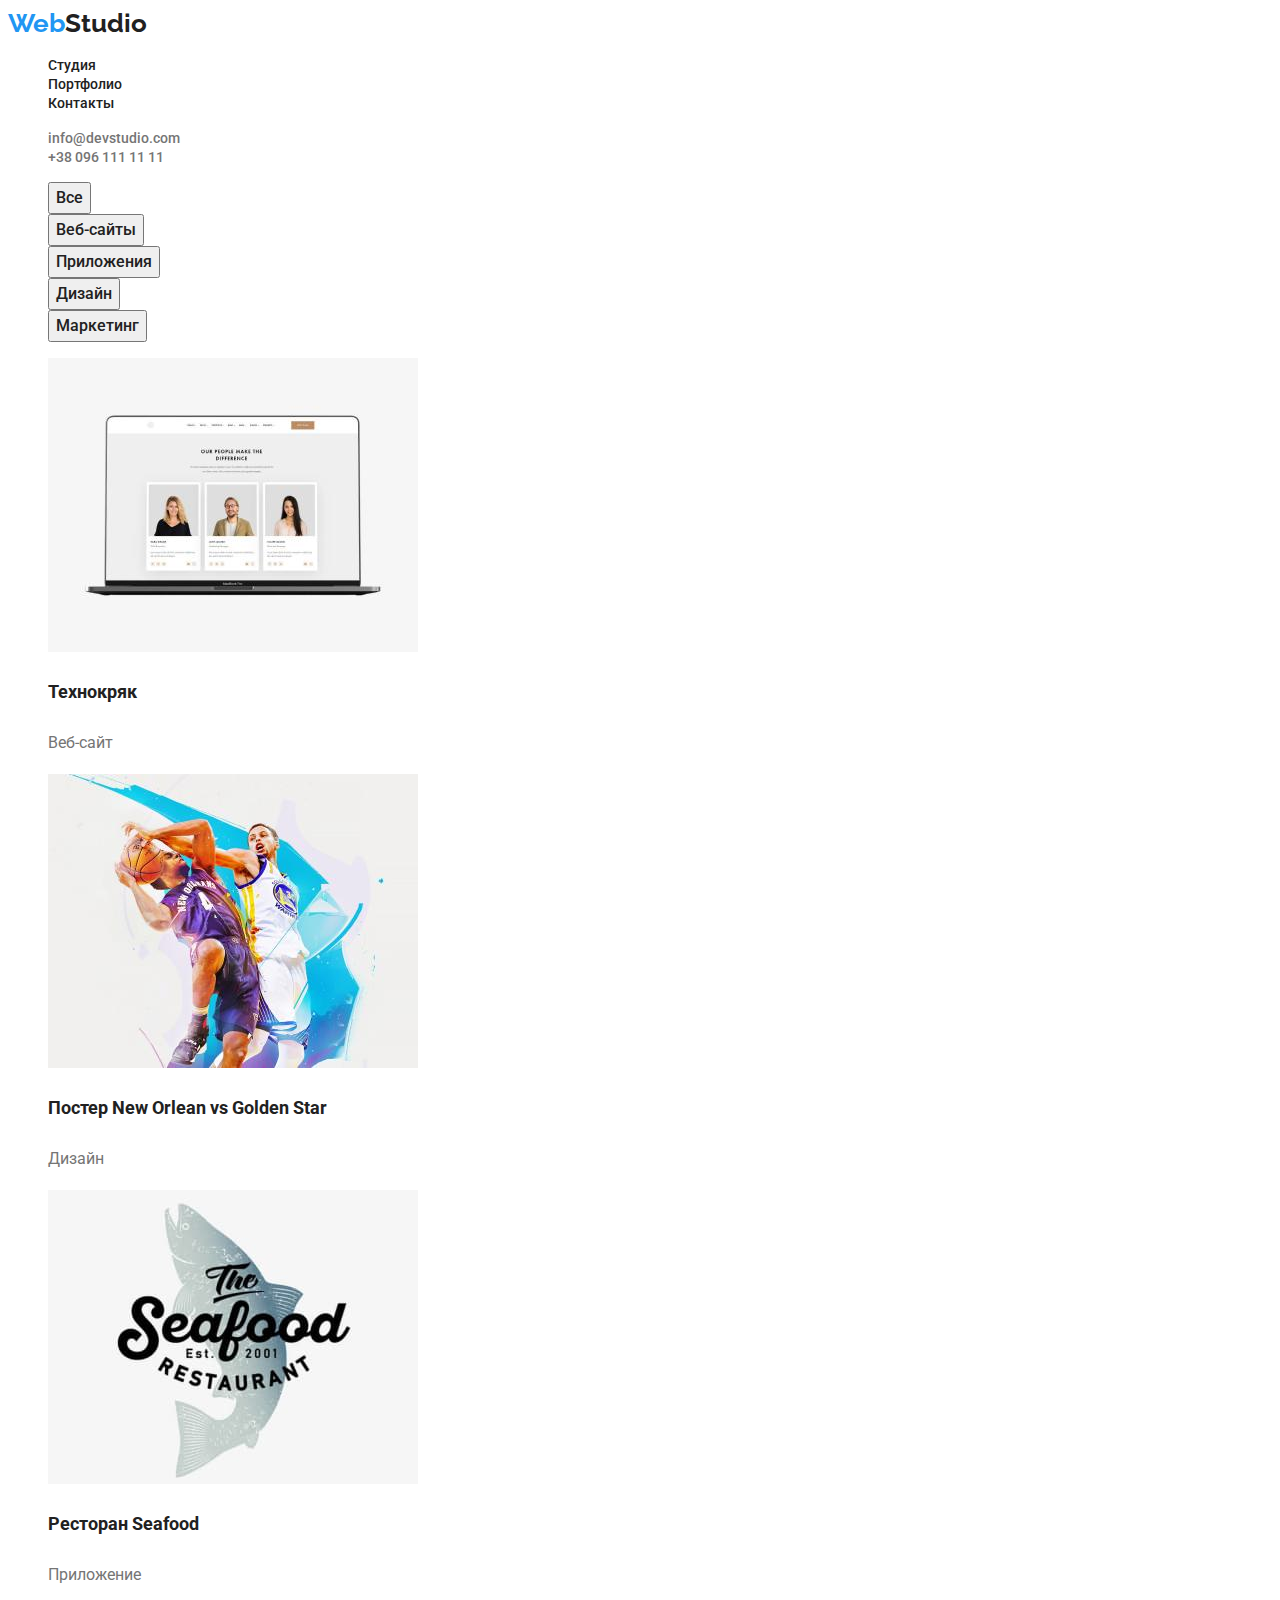
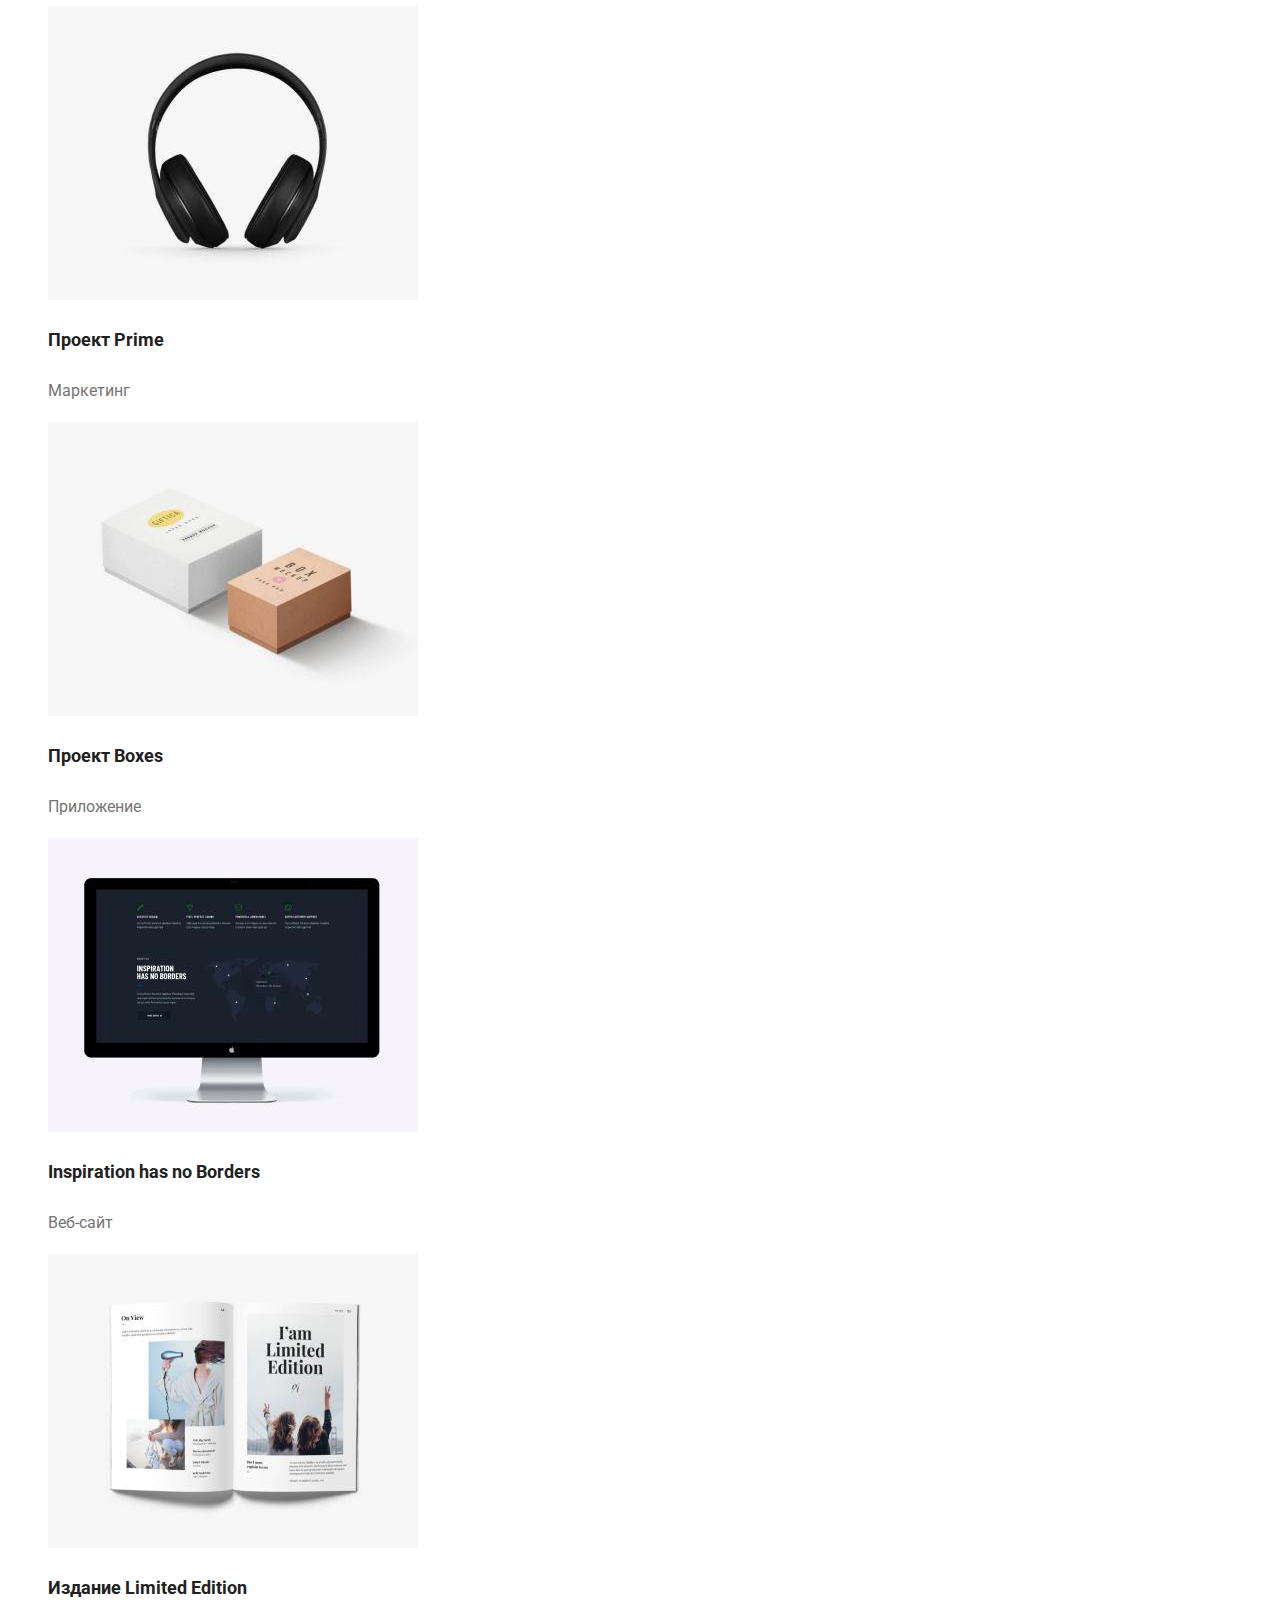
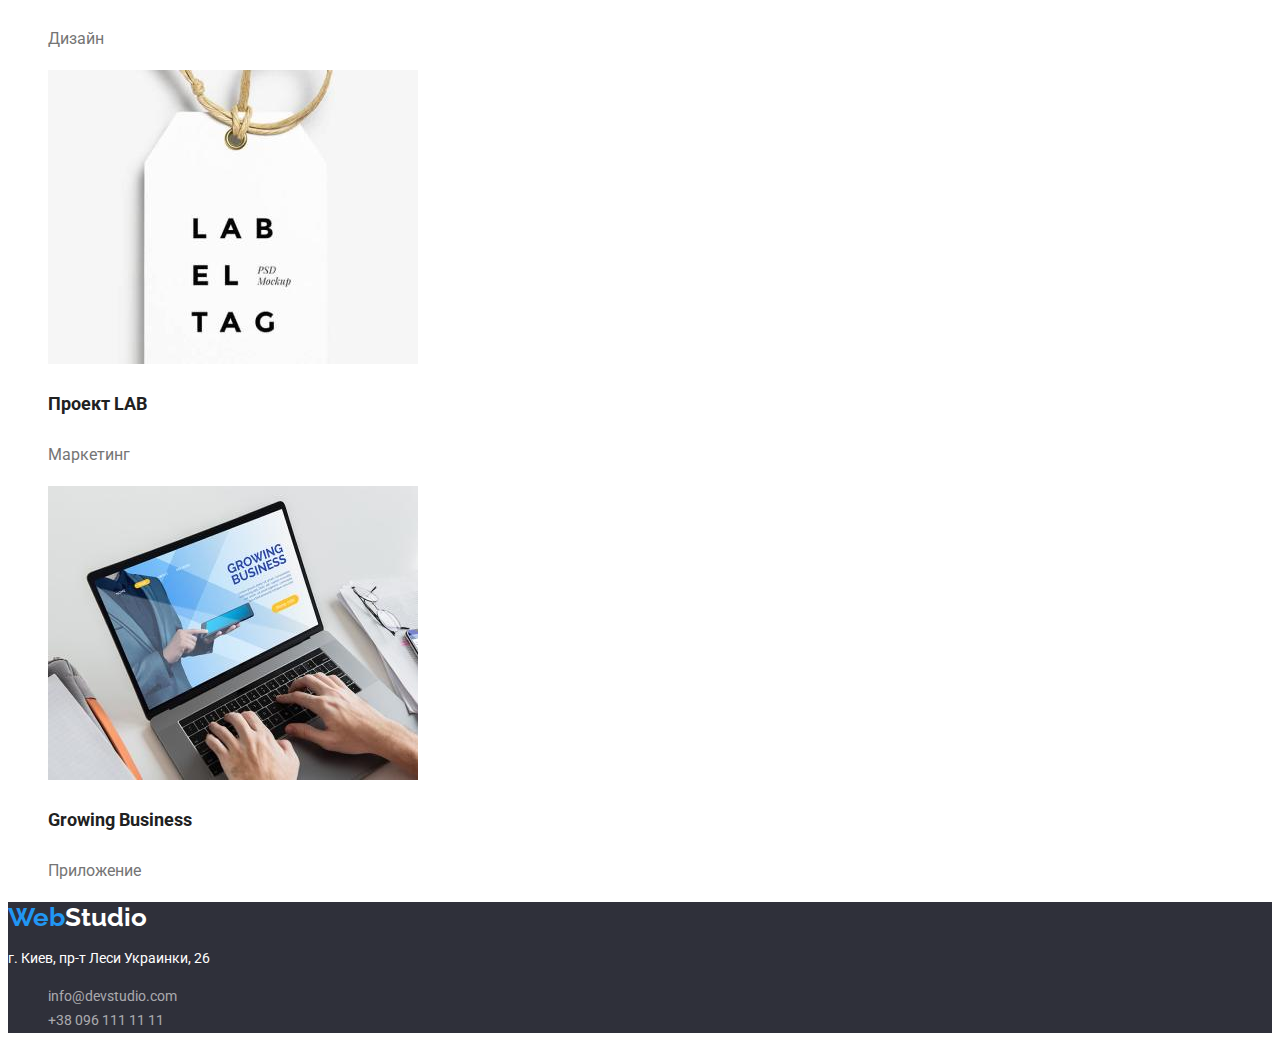
==== portfolio.html @ f611b4d3 "start" ====
<!DOCTYPE html>
<html lang="ru">
  <head>
    <meta charset="UTF-8" />
    <meta http-equiv="X-UA-Compatible" content="IE=edge" />
    <meta name="viewport" content="width=device-width, initial-scale=1.0" />
    <title>Document</title>
    <link rel="preconnect" href="https://fonts.googleapis.com" />
    <link rel="preconnect" href="https://fonts.gstatic.com" crossorigin />
    <link href="https://fonts.googleapis.com/css2?family=Raleway:wght@700&family=Roboto:wght@400;500;700;900&display=swap" rel="stylesheet">
    <link rel="stylesheet" href="https://cdnjs.cloudflare.com/ajax/libs/modern-normalize/1.1.0/modern-normalize.min.css" integrity="sha512-wpPYUAdjBVSE4KJnH1VR1HeZfpl1ub8YT/NKx4PuQ5NmX2tKuGu6U/JRp5y+Y8XG2tV+wKQpNHVUX03MfMFn9Q==" crossorigin="anonymous" referrerpolicy="no-referrer" />
    <link rel="stylesheet" href="./css/styles.css" />
  </head>
  <body>
    <!--ХЕДЕР-->
    <header class="header">
      <nav class="header-nav">
        <a class="link webstudio" href="https://kamr1k.github.io/goit-markup-hw-02/index.html"> <span class="webstudio">Web</span><span class="studio-header">Studio</span> </a>
        <ul class="list header-list">
          <li class="header-list-item"><a class="link header-li" href="https://kamr1k.github.io/goit-markup-hw-02/index.html">Студия</a></li>
          <li class="header-list-item"><a class="link header-li" href="https://kamr1k.github.io/goit-markup-hw-02/portfolio.html">Портфолио</a></li>
          <li class="header-list-item"><a class="link header-li" href="https://kamr1k.github.io/goit-markup-hw-02/index.html">Контакты</a></li>
        </ul>
      </nav>
      <ul class="list header-contact-ul">
            <li class="header-contact-li"><a href="mailto:info@devstudio.com" class="link header-contact">info@devstudio.com</a></li>
            <li class="header-contact-li"><a href="tel:+380961111111" class="link header-contact">+38 096 111 11 11</a></li>
        </ul>
    </header>

<!-----------BUTTONS--------------->

    <section>
      <ul class="list">
      <li>
      <button type="button" class="filter-btn">
        Все
      </button>
      </li>
      <li>
      <button type="button" class="filter-btn">
        Веб-сайты
      </button>
      </li>
      <li>
      <button type="button" class="filter-btn">
        Приложения
      </button>
      </li>
      <li>
      <button type="button" class="filter-btn">
        Дизайн
      </button>
      </li>
      <li>
      <button type="button" class="filter-btn">
        Маркетинг
      </button>
      </li>
      </ul>
    </section>

<!----------------GALLERY------------->

    <section>
      <h2 class="visually-hidden"></h2>
      <ul class="list">
          <li class="gallery-link">
            <img src="./images/gal1.jpg" alt="Технокряк" width="370" />
            <h3 class="gallery-h">Технокряк</h3>
            <p class="gallery-text">Веб-сайт</p>
          </li>
          <li class="gallery-link">
            <img src="./images/gal2.jpg" alt="Постер New Orlean vs Golden Star" width="370" />
            <h3 class="gallery-h" lang="en">Постер New Orlean vs Golden Star</h3>
            <p class="gallery-text">Дизайн</p>
          </li>
          <li class="gallery-link">
            <img src="./images/gal3.jpg" alt="Ресторан Seafood" width="370" />
            <h3 class="gallery-h" lang="en">Ресторан Seafood</h3>
            <p class="gallery-text">Приложение</p>
          </li>
            <li class="gallery-link">
            <img src="./images/gal4.jpg" alt="Проект Prime" width="370" />
            <h3 class="gallery-h" lang="en">Проект Prime</h3>
            <p class="gallery-text">Маркетинг</p>
          </li>
          <li class="gallery-link">
            <img src="./images/gal5.jpg" alt="Проект Boxes" width="370" />
            <h3 class="gallery-h" lang="en">Проект Boxes</h3>
            <p class="gallery-text">Приложение</p>
          </li>
          <li class="gallery-link">
            <img src="./images/gal6.jpg" alt="Inspiration has no Borders" width="370" />
            <h3 class="gallery-h" lang="en">Inspiration has no Borders</h3>
            <p class="gallery-text">Веб-сайт</p>
          </li>          
          <li class="gallery-link">
            <img src="./images/gal7.jpg" alt="Издание Limited Edition" width="370" />
            <h3 class="gallery-h" lang="en">Издание Limited Edition</h3>
            <p class="gallery-text">Дизайн</p>
          </li>
          <li class="gallery-link">
            <img src="./images/gal8.jpg" alt="Проект LAB" width="370" />
            <h3 class="gallery-h" lang="en">Проект LAB</h3>
            <p class="gallery-text">Маркетинг</p>
          </li>
          <li class="gallery-link">
            <img src="./images/gal9.jpg" alt="Growing Business" width="370" />
            <h3 class="gallery-h" lang="en">Growing Business</h3>
            <p class="gallery-text">Приложение</p>
          </li>
      </ul>
    </section>

        <!--FOOTER-->
    <footer class="footer">
      <a href="https://kamr1k.github.io/goit-markup-hw-02/index.html" lang="en" class="link footer-webstudio">Web<span class="studio-footer">Studio</span>  </a>
    <address class="footer-address">
        <p class="footer-p">г. Киев, пр-т Леси Украинки, 26</p>
        <ul class="list footer-ul">
            <li class="footer-li"><a href="mailto:info@devstudio.com" class="footer-link link">info@devstudio.com</a></li>
            <li class="footer-li"><a href="tel:+380961111111" class="footer-link link">+38 096 111 11 11</a></li>
        </ul>
    </address>
    </footer>
  </body>
</html>
---- css/styles.css ----
:root {
--card-set-gap: 30px;

--background-main-color: #ffffff;
--background-footer-color:#2f303a;
--background-hero-color: #2f303a;
--background-team-color: #f5f4fa;

--title-h1-color: #ffffff;
--title-h2-color: #212121;
--title-h3-color: #212121;

--header-nav-color: #212121;
--filter-btn-color: #212121;
--header-contact-color: #757575;
--main-text-color: #757575;
--footer-text-color: #ffffff;
--btn-text-color: #ffffff;
--web-color: #2196F3;
--studio-header-color: #212121;
--studio-footer-color: #ffffff;
--footer-link-color: rgba(255, 255, 255, 0.6);


--highlight-color: #2196F3;
--btn-color: #2196F3;
--footer-color: #2F303A;
}

body {
    font-family: 'Roboto', 'sans-serif';
    background-color: var(--background-main-color);
}


.list {
    list-style-type: none;
}

.link {
    text-decoration: none;
    color: inherit;
}

.link.current {
    color: var(--highlight-color);
}

/*-------------------------Хэдер--------------*/

.studio-header {
    color: var(--studio-header-color);
}
.webstudio {
    font-family: Raleway;
    font-weight: 700;
    font-size: 26px;
    line-height: 1.2;
    color: var(--btn-color);
}

.webstudio:hover, 
.webstudio:focus {
    color: var(--highlight-color);
}

.header-li {
    font-weight: 500;
    font-size: 14px;
    line-height: 1.14;
    color: var(--header-nav-color);
}

.header-li:focus,
.header-li:hover {
    color: var(--btn-text-color);
    background-color: var(--highlight-color);
}

.header-contact {
    font-weight: 500;
    font-size: 14px;
    line-height: 16px;
    color: var(--header-contact-color);
}

.header-contact:hover, 
.header-contact:focus {
    color: var(--btn-text-color);
    background-color: var(--btn-color);
}

/*-------------------------Футер*/

.footer {
    background-color: var(--background-footer-color); 
}


.footer-webstudio {
    font-family: Raleway;
    font-weight: 700;
    font-size: 26px;
    line-height: 1.2;
    color: var(--btn-color);
}

.footer-address {
    font-style: normal;
    font-size: 14px;
    line-height: 1.71;
    color: var(--footer-text-color);
}

.footer-link {
    font-style: normal;
    font-size: 14px;
    line-height: 1.71;
    color: var(--footer-link-color);
}

.footer-link:focus, 
.footer-link:hover {
    background-color: var(--highlight-color);
    color: var(--studio-footer-color);
}

.studio-footer {
    color: var(--studio-footer-color);
}

/*Герой*/

.hero {
    background-color: var(--background-hero-color);
    text-align: center;
}

.hero-main-title {
    font-weight: 900;
    font-size: 44px;
    line-height: 1.36;
    text-transform: uppercase;
    color: var(--title-h1-color);
}

.hero-btn {
    cursor: pointer;
    color: var(--btn-text-color);
    background-color: var(--btn-color);
    font-weight: 700;
    font-size: 16px;
    line-height: 1.87;
}

/*Наши-сильные-стороны*/

.features-h {
    margin-bottom: 10px;
    font-weight: 700;
    font-size: 14px;
    line-height: 1.14;
    color: var(--title-h3-color);
    text-transform: uppercase;
    
}
.features-text {
    font-size: 14px;
    line-height: 1.7;
    color: var(--main-text-color);
}

/*Чем-мы=занимаемся*/
.we-do-title {
    font-weight: 700;
    font-size: 36px;
    line-height: 1.16;
    color: var(--title-h2-color);
}

/*Наша-команда*/
.team {
    background-color: var(--background-team-color);
}

.team-title {
    font-weight: 700;
    font-size: 36px;
    line-height: 1.16;
    color: var(--title-h2-color);
}

.team-h {
    font-weight: 500;
    font-size: 16px;
    line-height: 1.8;
    color: var(--title-h3-color);
}

.team-text {
    font-size: 16px;
    line-height: 1.8;
    color: var(--main-text-color);
}



                    /*PORTFOLIO*/

                    /*Buttons*/

.filter-btn {
    cursor: pointer;
    font-family: Roboto;
    font-weight: 500;
    font-size: 16px;
    line-height: 1.625;
    color: var(--filter-btn-color);
    
}

.filter-btn:hover, 
.filter-btn:focus {
    background-color: var(--highlight-color);
    color: var(--btn-text-color);
}

.visually-hidden {
    position: absolute;
    clip: rect(0 0 0 0);
    width: 1px;
    height: 1px;
    margin: -1px;
    border: 0;
    padding: 0;
    overflow: hidden;
}   

.gallery-link {

}

.gallery-h {
    font-weight: 700;
    font-size: 18px;
    line-height: 2;
    color: var(--title-h3-color);
}

.gallery-text {
    font-size: 16px;
    line-height: 1.875;
    color: var(--main-text-color);
}
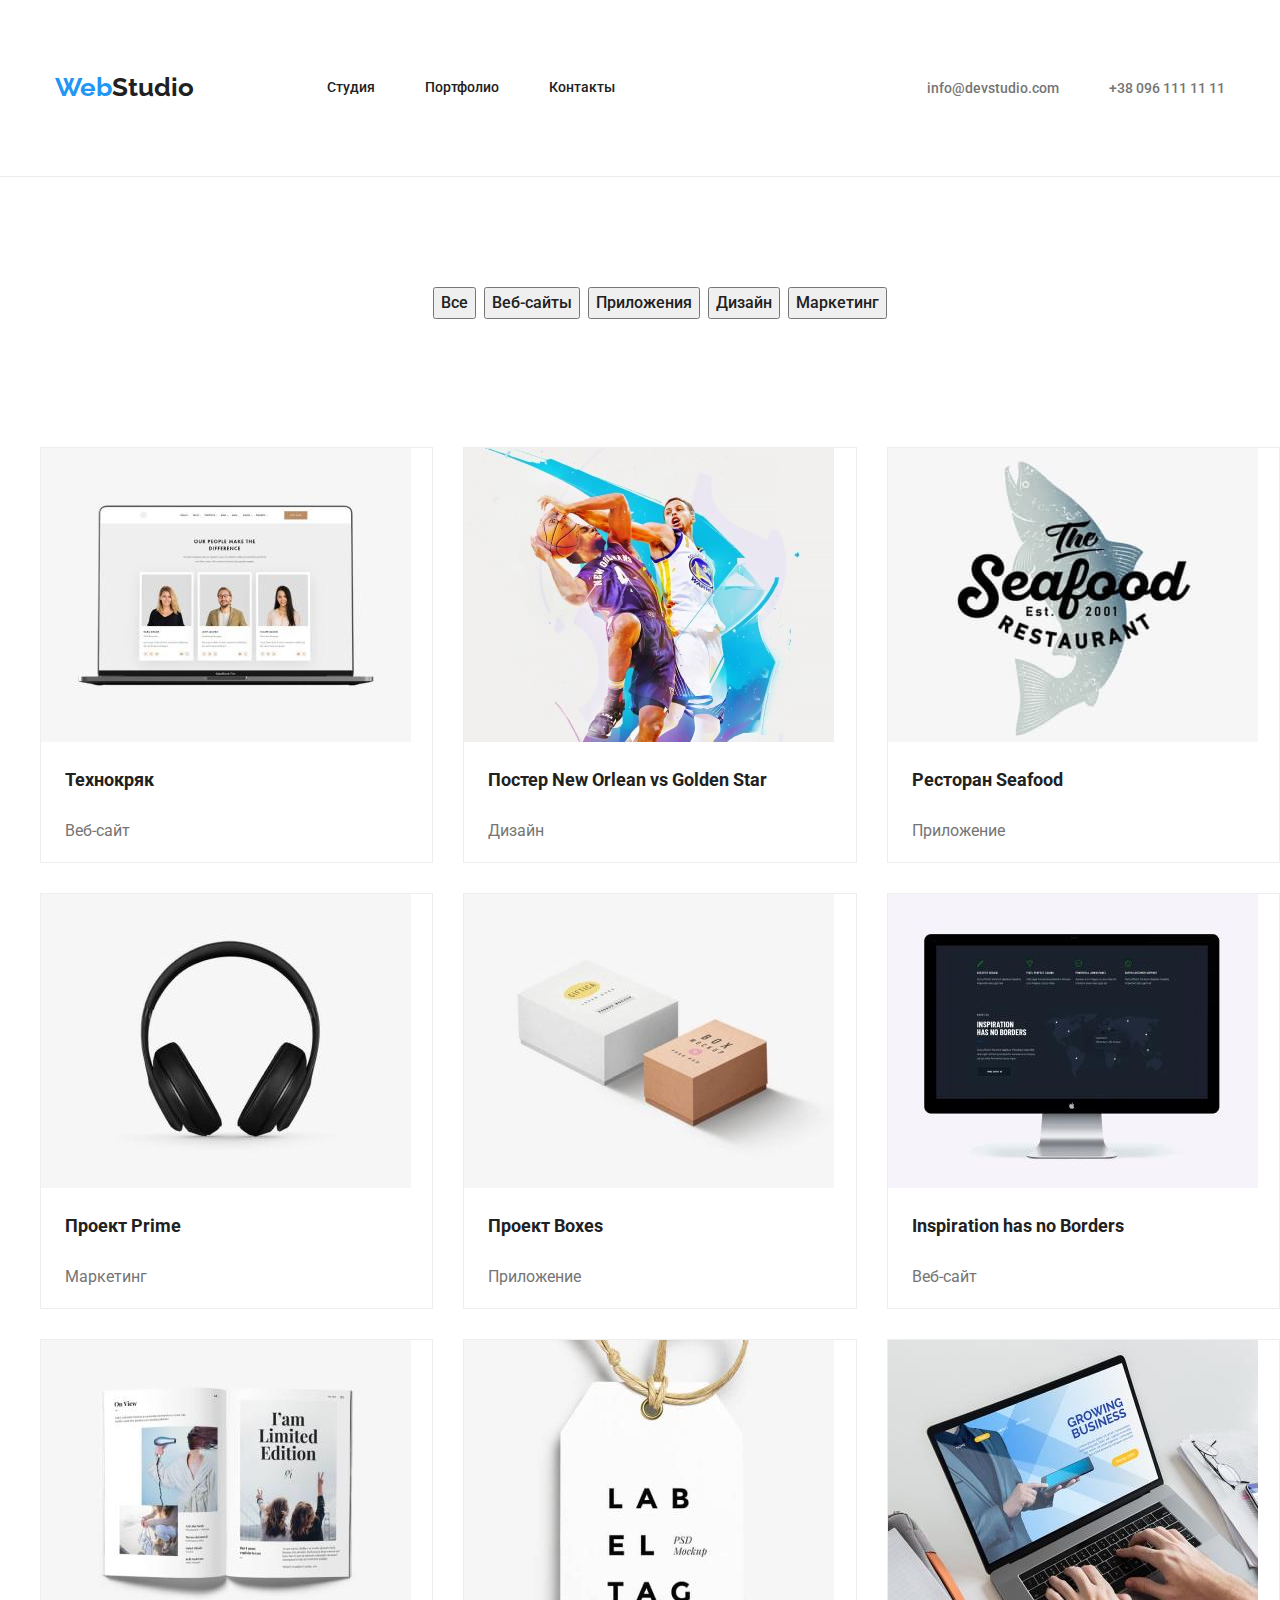
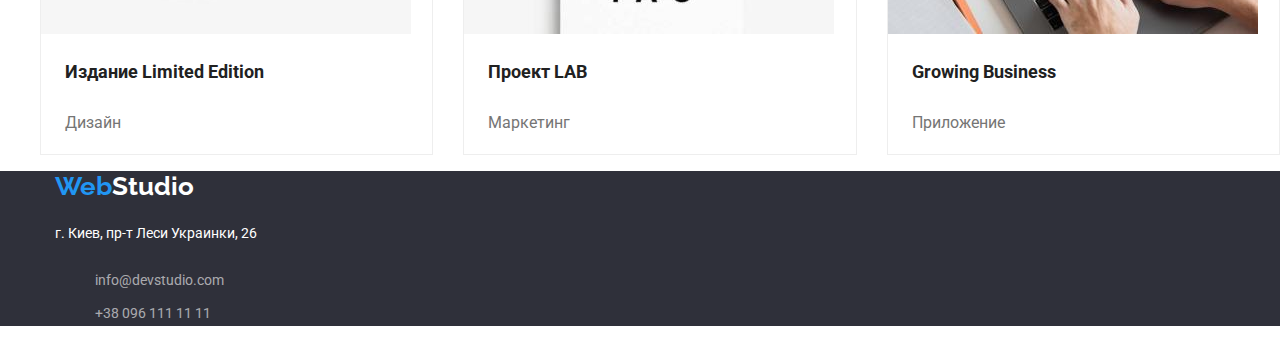
==== commit 8b9566f7: "commit 2" ====
--- a/portfolio.html
+++ b/portfolio.html
@@ -8,51 +8,53 @@
     <link rel="preconnect" href="https://fonts.googleapis.com" />
     <link rel="preconnect" href="https://fonts.gstatic.com" crossorigin />
     <link href="https://fonts.googleapis.com/css2?family=Raleway:wght@700&family=Roboto:wght@400;500;700;900&display=swap" rel="stylesheet">
-    <link rel="stylesheet" href="https://cdnjs.cloudflare.com/ajax/libs/modern-normalize/1.1.0/modern-normalize.min.css" integrity="sha512-wpPYUAdjBVSE4KJnH1VR1HeZfpl1ub8YT/NKx4PuQ5NmX2tKuGu6U/JRp5y+Y8XG2tV+wKQpNHVUX03MfMFn9Q==" crossorigin="anonymous" referrerpolicy="no-referrer" />
-    <link rel="stylesheet" href="./css/styles.css" />
+    <link rel="stylesheet" href="https://cdnjs.cloudflare.com/ajax/libs/modern-normalize/1.1.0/modern-normalize.css" integrity="sha512-Y0MM+V6ymRKN2zStTqzQ227DWhhp4Mzdo6gnlRnuaNCbc+YN/ZH0sBCLTM4M0oSy9c9VKiCvd4Jk44aCLrNS5Q==" crossorigin="anonymous" referrerpolicy="no-referrer" />
+    <link rel="stylesheet" href="./css/styles.css"> 
   </head>
   <body>
     <!--ХЕДЕР-->
     <header class="header">
+      <div class="container header-container">
       <nav class="header-nav">
-        <a class="link webstudio" href="https://kamr1k.github.io/goit-markup-hw-02/index.html"> <span class="webstudio">Web</span><span class="studio-header">Studio</span> </a>
+        <a class="link webstudio" href="https://kamr1k.github.io/goit-markup-hw-03/portfolio.html">Web<span class="studio-header">Studio</span></a>
         <ul class="list header-list">
-          <li class="header-list-item"><a class="link header-li" href="https://kamr1k.github.io/goit-markup-hw-02/index.html">Студия</a></li>
-          <li class="header-list-item"><a class="link header-li" href="https://kamr1k.github.io/goit-markup-hw-02/portfolio.html">Портфолио</a></li>
-          <li class="header-list-item"><a class="link header-li" href="https://kamr1k.github.io/goit-markup-hw-02/index.html">Контакты</a></li>
+          <li class="header-list-item"><a class="link header-li" href="https://kamr1k.github.io/goit-markup-hw-03/index.html">Студия</a></li>
+          <li class="header-list-item"><a class="link header-li" href="https://kamr1k.github.io/goit-markup-hw-03/portfolio.html">Портфолио</a></li>
+          <li class="header-list-item"><a class="link header-li" href="https://kamr1k.github.io/goit-markup-hw-03/index.html">Контакты</a></li>
         </ul>
       </nav>
       <ul class="list header-contact-ul">
             <li class="header-contact-li"><a href="mailto:info@devstudio.com" class="link header-contact">info@devstudio.com</a></li>
             <li class="header-contact-li"><a href="tel:+380961111111" class="link header-contact">+38 096 111 11 11</a></li>
         </ul>
+      </div>
     </header>
 
 <!-----------BUTTONS--------------->
 
-    <section>
-      <ul class="list">
-      <li>
+    <section class="filter">
+      <ul class="list filter-ul">
+      <li class="filter-li">
       <button type="button" class="filter-btn">
         Все
       </button>
       </li>
-      <li>
+      <li class="filter-li">
       <button type="button" class="filter-btn">
         Веб-сайты
       </button>
       </li>
-      <li>
+      <li class="filter-li">
       <button type="button" class="filter-btn">
         Приложения
       </button>
       </li>
-      <li>
+      <li class="filter-li">
       <button type="button" class="filter-btn">
         Дизайн
       </button>
       </li>
-      <li>
+      <li class="filter-li">
       <button type="button" class="filter-btn">
         Маркетинг
       </button>
@@ -63,59 +65,62 @@
 <!----------------GALLERY------------->
 
     <section>
+      <div class="gallery-div">
       <h2 class="visually-hidden"></h2>
-      <ul class="list">
-          <li class="gallery-link">
+      <ul class="list gallery-ul">
+          <li class="gallery-link gallery-li">
             <img src="./images/gal1.jpg" alt="Технокряк" width="370" />
             <h3 class="gallery-h">Технокряк</h3>
             <p class="gallery-text">Веб-сайт</p>
           </li>
-          <li class="gallery-link">
+          <li class="gallery-link gallery-li">
             <img src="./images/gal2.jpg" alt="Постер New Orlean vs Golden Star" width="370" />
             <h3 class="gallery-h" lang="en">Постер New Orlean vs Golden Star</h3>
             <p class="gallery-text">Дизайн</p>
           </li>
-          <li class="gallery-link">
+          <li class="gallery-link gallery-li">
             <img src="./images/gal3.jpg" alt="Ресторан Seafood" width="370" />
             <h3 class="gallery-h" lang="en">Ресторан Seafood</h3>
             <p class="gallery-text">Приложение</p>
           </li>
-            <li class="gallery-link">
+            <li class="gallery-link gallery-li">
             <img src="./images/gal4.jpg" alt="Проект Prime" width="370" />
             <h3 class="gallery-h" lang="en">Проект Prime</h3>
             <p class="gallery-text">Маркетинг</p>
           </li>
-          <li class="gallery-link">
+          <li class="gallery-link gallery-li">
             <img src="./images/gal5.jpg" alt="Проект Boxes" width="370" />
             <h3 class="gallery-h" lang="en">Проект Boxes</h3>
             <p class="gallery-text">Приложение</p>
           </li>
-          <li class="gallery-link">
+          <li class="gallery-link gallery-li">
             <img src="./images/gal6.jpg" alt="Inspiration has no Borders" width="370" />
             <h3 class="gallery-h" lang="en">Inspiration has no Borders</h3>
             <p class="gallery-text">Веб-сайт</p>
           </li>          
-          <li class="gallery-link">
+          <li class="gallery-link gallery-li">
             <img src="./images/gal7.jpg" alt="Издание Limited Edition" width="370" />
             <h3 class="gallery-h" lang="en">Издание Limited Edition</h3>
             <p class="gallery-text">Дизайн</p>
           </li>
-          <li class="gallery-link">
+          <li class="gallery-link gallery-li">
             <img src="./images/gal8.jpg" alt="Проект LAB" width="370" />
             <h3 class="gallery-h" lang="en">Проект LAB</h3>
             <p class="gallery-text">Маркетинг</p>
           </li>
-          <li class="gallery-link">
+          <li class="gallery-link gallery-li">
             <img src="./images/gal9.jpg" alt="Growing Business" width="370" />
             <h3 class="gallery-h" lang="en">Growing Business</h3>
             <p class="gallery-text">Приложение</p>
           </li>
       </ul>
+      </div>
     </section>
 
         <!--FOOTER-->
     <footer class="footer">
-      <a href="https://kamr1k.github.io/goit-markup-hw-02/index.html" lang="en" class="link footer-webstudio">Web<span class="studio-footer">Studio</span>  </a>
+      <div class="container footer-container">
+      <a href="https://kamr1k.github.io/goit-markup-hw-03/index.html" lang="en" class="link footer-webstudio">Web<span class="studio-footer">Studio</span>  </a>
     <address class="footer-address">
         <p class="footer-p">г. Киев, пр-т Леси Украинки, 26</p>
         <ul class="list footer-ul">
@@ -123,6 +128,7 @@
             <li class="footer-li"><a href="tel:+380961111111" class="footer-link link">+38 096 111 11 11</a></li>
         </ul>
     </address>
+    </div>
     </footer>
   </body>
 </html>
--- a/css/styles.css
+++ b/css/styles.css
@@ -48,12 +48,55 @@
     color: var(--highlight-color);
 }
 
+.container {
+    width: 1200px;
+    padding-left: 15px;
+    padding-right: 15px;
+    margin: 0 auto;
+}
+
+img {
+    display: block;
+    max-width: 100%;
+    height: auto;
+}
+
+.hidden {
+    position: absolute;
+    width: 1px;
+    margin: -1px;
+    border: 0;
+    padding: 0;
+    white-space: nowrap;
+    clip-path: inset(100%);
+    clip: rect(0 0 0 0);
+    overflow: hidden;
+}
+
+
 /*-------------------------Хэдер--------------*/
+
+.header {
+    border-bottom: 1px solid #ececec;
+}
+
+.header-container {
+    display: flex;
+    align-items: center;
+}
+
+.header-nav {
+    display: flex;
+    align-items: center;
+}
+
 
 .studio-header {
     color: var(--studio-header-color);
 }
+
 .webstudio {
+    margin-right: 93px;
     font-family: Raleway;
     font-weight: 700;
     font-size: 26px;
@@ -66,7 +109,24 @@
     color: var(--highlight-color);
 }
 
+
+.header-list {
+    display: flex;
+}
+
+.header-list-item {
+    padding-top: 32px;
+    padding-bottom: 32px;
+}
+
+.header-list-item:not(:last-child) {
+    margin-right: 50px;
+}
+
 .header-li {
+    display: block;
+    padding-top: 32px;
+    padding-bottom: 32px;
     font-weight: 500;
     font-size: 14px;
     line-height: 1.14;
@@ -79,6 +139,15 @@
     background-color: var(--highlight-color);
 }
 
+.header-contact-ul {
+    display: flex;
+    margin-left: auto;
+}
+
+.header-contact-li:not(:last-child) {
+    margin-right: 50px;
+}
+
 .header-contact {
     font-weight: 500;
     font-size: 14px;
@@ -98,6 +167,9 @@
     background-color: var(--background-footer-color); 
 }
 
+.footer-container {
+}
+
 
 .footer-webstudio {
     font-family: Raleway;
@@ -108,10 +180,22 @@
 }
 
 .footer-address {
+    margin-top: 20px;
     font-style: normal;
     font-size: 14px;
     line-height: 1.71;
     color: var(--footer-text-color);
+}
+
+.footer-p {
+    padding-bottom: 9px;
+}
+
+.footer-ul {
+}
+
+.footer-li:not(:last-child) {
+    padding-bottom: 9px;
 }
 
 .footer-link {
@@ -136,9 +220,18 @@
 .hero {
     background-color: var(--background-hero-color);
     text-align: center;
-}
+    padding-top: 200px;
+    padding-bottom: 200px;
+}
+
+.hero-container {
+    margin-left: auto;
+    margin-right: auto;
+}
+
 
 .hero-main-title {
+    margin-bottom: 30px;
     font-weight: 900;
     font-size: 44px;
     line-height: 1.36;
@@ -153,9 +246,29 @@
     font-weight: 700;
     font-size: 16px;
     line-height: 1.87;
+    box-shadow: 0px 4px 4px rgba(0, 0, 0, 0.15);
+    border-radius: 4px;
 }
 
 /*Наши-сильные-стороны*/
+
+.features {
+    padding-top: 94px;
+    text-align: center;
+}
+
+.features-ul {
+    display: flex;
+
+}
+
+.features-li-text {
+    text-align: left;
+}
+
+.features-li:not(:last-child) {
+    margin-right: 30px;
+}
 
 .features-h {
     margin-bottom: 10px;
@@ -164,33 +277,101 @@
     line-height: 1.14;
     color: var(--title-h3-color);
     text-transform: uppercase;
-    
 }
 .features-text {
     font-size: 14px;
     line-height: 1.7;
-    color: var(--main-text-color);
+    color: var(--main-text-color)
+    letter-spacing: 0.03em;
 }
 
 /*Чем-мы=занимаемся*/
+
+.we-do {
+    padding-top: 94px;
+    padding-bottom: 94px;
+}
+
+
+.we-do-container {
+    text-align: center;
+}
+
 .we-do-title {
+    margin-bottom: 50px;
+    margin-left: auto;
+    margin-right: auto;
     font-weight: 700;
     font-size: 36px;
     line-height: 1.16;
     color: var(--title-h2-color);
 }
 
+.we-do-ul {
+    display: flex;
+    flex-wrap: wrap;
+    margin-left: calc(-1 * var(--card-set-gap));
+    margin-top: calc(-1 * var(--card-set-gap));
+}
+.we-do-li {
+    flex-basis: calc(100% / 3 - var(--card-set-gap));
+    margin-top: var(--card-set-gap);
+    margin-left: var(--card-set-gap);
+}
+
+/*.we-do-li:not(:last-child) {
+    margin-right: 30px;
+}*/
+
 /*Наша-команда*/
 .team {
     background-color: var(--background-team-color);
+    padding-top: 94px;
+    padding-bottom: 94px;
+}
+
+.team-container {
+    text-align: center;
 }
 
 .team-title {
+    margin-bottom: 50px;
+    margin-left: auto;
+    margin-right: auto;
     font-weight: 700;
     font-size: 36px;
     line-height: 1.16;
     color: var(--title-h2-color);
 }
+
+.team-ul {
+    display: flex;
+    flex-wrap: wrap;
+
+    margin-left: calc(-1 * var(--card-set-gap));
+    margin-top: calc(-1 * var(--card-set-gap));
+}
+
+.team-li {
+    flex-basis: calc(100% / 4 - var(--card-set-gap));
+    margin-top: var(--card-set-gap);
+    margin-left: var(--card-set-gap);
+
+    box-shadow: 0px 1px 3px rgba(0, 0, 0, 0.12), 0px 1px 1px rgba(0, 0, 0, 0.14),
+    0px 2px 1px rgba(0, 0, 0, 0.2);
+    border-radius: 0px 0px 4px 4px;
+}
+
+/*.team-li:not(:last-child) {
+    margin-right: 30px;
+ }*/
+
+.team-li-text {
+    padding-top: 30px;
+    padding-bottom: 30px;
+    padding-left: 60px;
+}
+
 
 .team-h {
     font-weight: 500;
@@ -211,12 +392,30 @@
 
                     /*Buttons*/
 
+.filter {
+    padding-top: 94px;
+    padding-bottom: 94px;
+}
+
+.filter-ul {
+    display: flex;
+    justify-content: center;
+
+    margin-bottom: 34px;
+}
+
+.filter-li {
+}
+
+.filter-li:not(:last-child) {
+    margin-right: 8px;
+}
 .filter-btn {
     cursor: pointer;
     font-family: Roboto;
     font-weight: 500;
     font-size: 16px;
-    line-height: 1.625;
+    line-height: 1.62;
     color: var(--filter-btn-color);
     
 }
@@ -225,6 +424,25 @@
 .filter-btn:focus {
     background-color: var(--highlight-color);
     color: var(--btn-text-color);
+}
+
+.gallery-div {
+}
+
+.gallery-ul {
+    display: flex;
+    flex-wrap: wrap;
+    margin-left: calc(-1 * var(--card-set-gap));
+    margin-top: calc(-1 * var(--card-set-gap));
+}
+
+.gallery-li {
+    flex-basis: calc(100% / 3 - var(--card-set-gap));
+    width: 370px;
+    margin-top: var(--card-set-gap);
+    margin-left: var(--card-set-gap);
+    border: 1px solid #eeeeee;
+    box-sizing: border-box;
 }
 
 .visually-hidden {
@@ -243,6 +461,8 @@
 }
 
 .gallery-h {
+    margin-top: 20px;
+    margin-left: 24px;
     font-weight: 700;
     font-size: 18px;
     line-height: 2;
@@ -250,7 +470,9 @@
 }
 
 .gallery-text {
+    margin-top: 4px;
+    margin-left: 24px;
     font-size: 16px;
-    line-height: 1.875;
+    line-height: 1.87;
     color: var(--main-text-color);
 }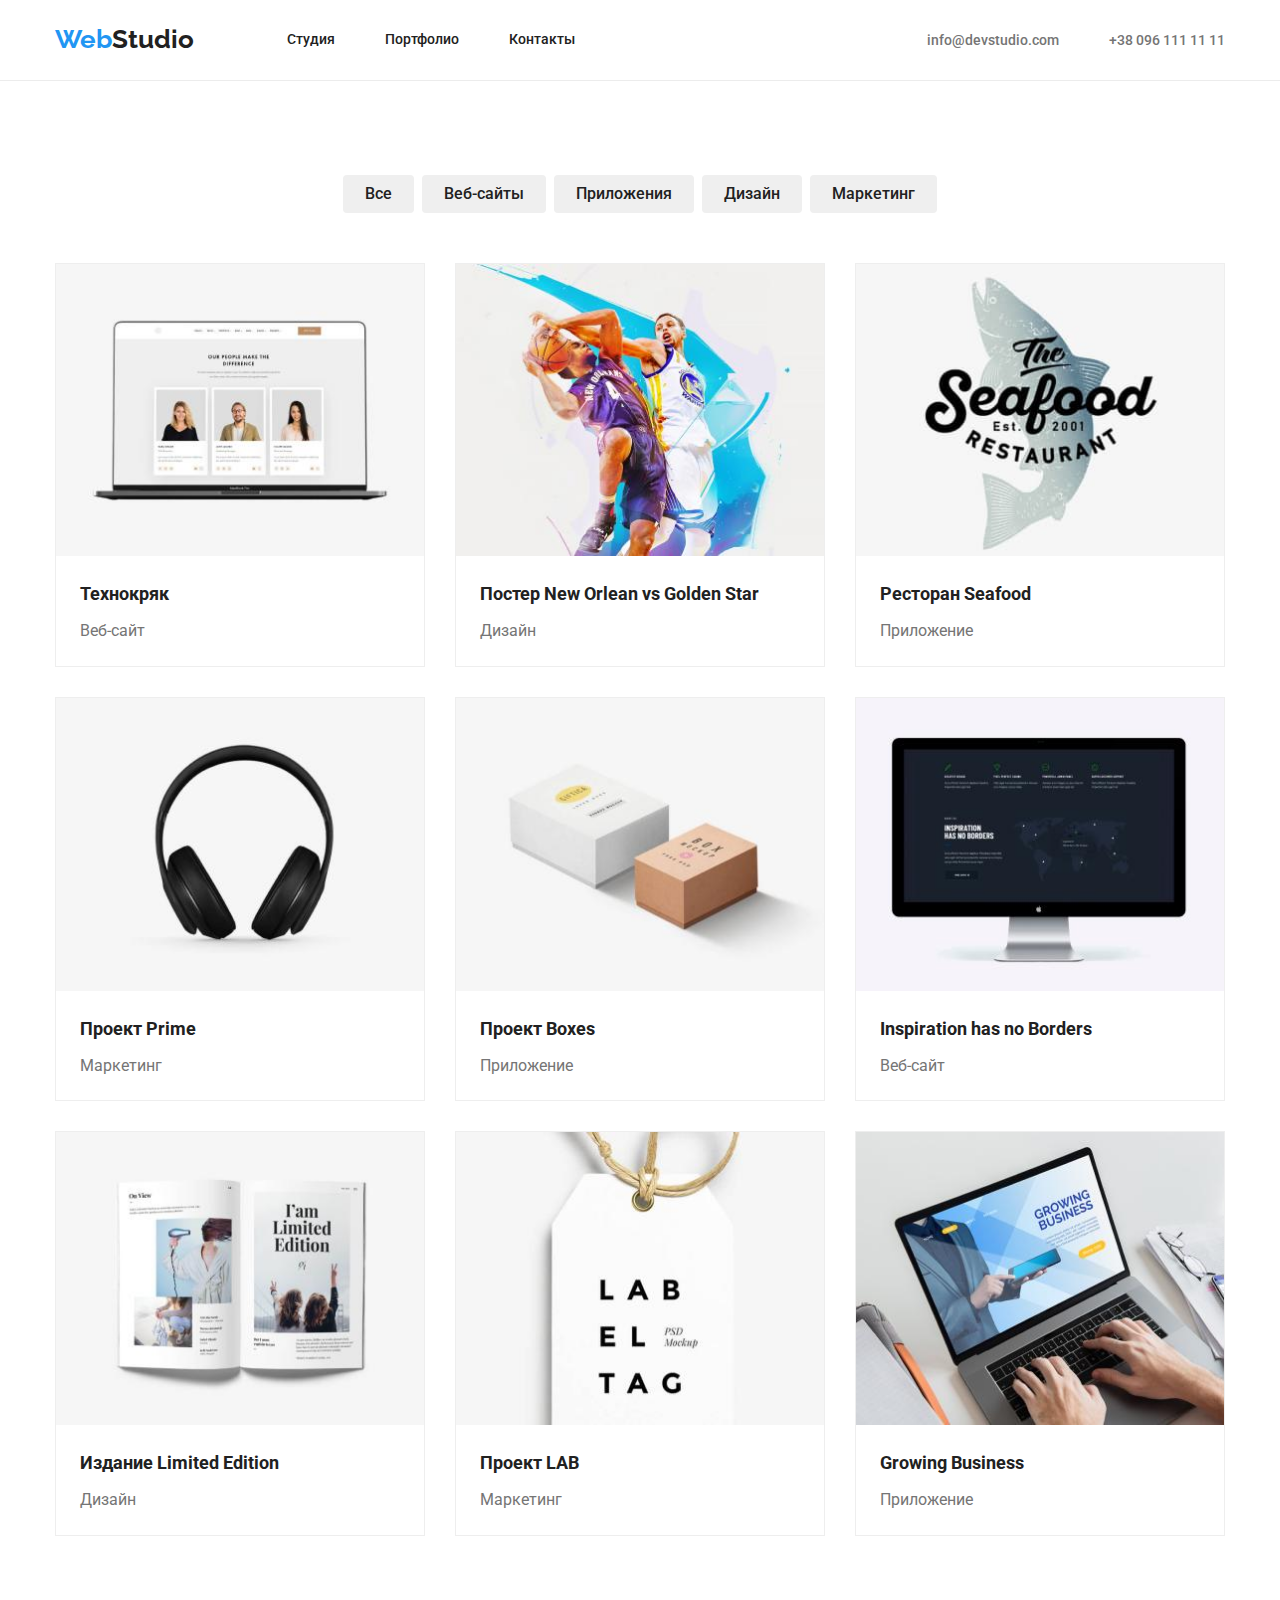
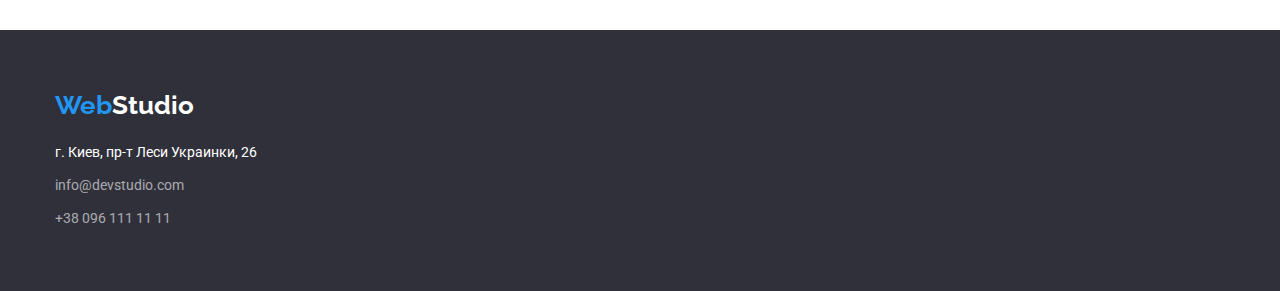
==== commit 1b51b4fe: "commit4" ====
--- a/portfolio.html
+++ b/portfolio.html
@@ -33,85 +33,122 @@
 <!-----------BUTTONS--------------->
 
     <section class="filter">
-      <ul class="list filter-ul">
-      <li class="filter-li">
-      <button type="button" class="filter-btn">
-        Все
-      </button>
-      </li>
-      <li class="filter-li">
-      <button type="button" class="filter-btn">
-        Веб-сайты
-      </button>
-      </li>
-      <li class="filter-li">
-      <button type="button" class="filter-btn">
-        Приложения
-      </button>
-      </li>
-      <li class="filter-li">
-      <button type="button" class="filter-btn">
-        Дизайн
-      </button>
-      </li>
-      <li class="filter-li">
-      <button type="button" class="filter-btn">
-        Маркетинг
-      </button>
-      </li>
-      </ul>
-    </section>
+      <div class="container filter-container">
+      <h2 class="hidden">Примеры работ</h2>
+        <ul class="list filter-ul">
+        <li class="filter-li">
+        <button type="button" class="filter-btn">
+          Все
+        </button>
+        </li>
+        <li class="filter-li">
+        <button type="button" class="filter-btn">
+          Веб-сайты
+        </button>
+        </li>
+        <li class="filter-li">
+        <button type="button" class="filter-btn">
+          Приложения
+        </button>
+        </li>
+        <li class="filter-li">
+        <button type="button" class="filter-btn">
+          Дизайн
+        </button>
+        </li>
+        <li class="filter-li">
+        <button type="button" class="filter-btn">
+          Маркетинг
+        </button>
+        </li>
+        </ul>
+
 
 <!----------------GALLERY------------->
 
-    <section>
+
       <div class="gallery-div">
-      <h2 class="visually-hidden"></h2>
       <ul class="list gallery-ul">
-          <li class="gallery-link gallery-li">
+          <li class="gallery-li">
+            <a class="gallery-link link" href="https://kamr1k.github.io/goit-markup-hw-03/portfolio.html" > 
             <img src="./images/gal1.jpg" alt="Технокряк" width="370" />
+            <div class="gallery-h-text">
             <h3 class="gallery-h">Технокряк</h3>
             <p class="gallery-text">Веб-сайт</p>
+          </div>
+            </a>
           </li>
-          <li class="gallery-link gallery-li">
+          <li class="gallery-li">
+            <a class="gallery-link link" href="https://kamr1k.github.io/goit-markup-hw-03/portfolio.html" > 
             <img src="./images/gal2.jpg" alt="Постер New Orlean vs Golden Star" width="370" />
+            <div class="gallery-h-text">
             <h3 class="gallery-h" lang="en">Постер New Orlean vs Golden Star</h3>
             <p class="gallery-text">Дизайн</p>
+          </div>
+            </a>
           </li>
-          <li class="gallery-link gallery-li">
+          <li class="gallery-li">
+            <a class="gallery-link link" href="https://kamr1k.github.io/goit-markup-hw-03/portfolio.html" > 
             <img src="./images/gal3.jpg" alt="Ресторан Seafood" width="370" />
+            <div class="gallery-h-text">
             <h3 class="gallery-h" lang="en">Ресторан Seafood</h3>
             <p class="gallery-text">Приложение</p>
+          </div>
+            </a>
           </li>
-            <li class="gallery-link gallery-li">
-            <img src="./images/gal4.jpg" alt="Проект Prime" width="370" />
-            <h3 class="gallery-h" lang="en">Проект Prime</h3>
+            <li class="gallery-li">
+            <a class="gallery-link link" href="https://kamr1k.github.io/goit-markup-hw-03/portfolio.html" > 
+              <img src="./images/gal4.jpg" alt="Проект Prime" width="370" />
+            <div class="gallery-h-text">
+              <h3 class="gallery-h" lang="en">Проект Prime</h3>
             <p class="gallery-text">Маркетинг</p>
+          </div>
+            </a>
           </li>
-          <li class="gallery-link gallery-li">
+          <li class="gallery-li">
+            <a class="gallery-link link" href="https://kamr1k.github.io/goit-markup-hw-03/portfolio.html" > 
             <img src="./images/gal5.jpg" alt="Проект Boxes" width="370" />
+            <div class="gallery-h-text">
             <h3 class="gallery-h" lang="en">Проект Boxes</h3>
             <p class="gallery-text">Приложение</p>
+          </div>
+            </a>
           </li>
-          <li class="gallery-link gallery-li">
+          <li class="gallery-li">
+            <a class="gallery-link link" href="https://kamr1k.github.io/goit-markup-hw-03/portfolio.html" > 
             <img src="./images/gal6.jpg" alt="Inspiration has no Borders" width="370" />
+            <div class="gallery-h-text">
             <h3 class="gallery-h" lang="en">Inspiration has no Borders</h3>
             <p class="gallery-text">Веб-сайт</p>
+          </div>
+            </a>
           </li>          
-          <li class="gallery-link gallery-li">
+          <li class="gallery-li">
+            <a class="gallery-link link" href="https://kamr1k.github.io/goit-markup-hw-03/portfolio.html" > 
             <img src="./images/gal7.jpg" alt="Издание Limited Edition" width="370" />
+            <div class="gallery-h-text">
             <h3 class="gallery-h" lang="en">Издание Limited Edition</h3>
             <p class="gallery-text">Дизайн</p>
+          </div>
+            </a>
           </li>
-          <li class="gallery-link gallery-li">
+          <li class="gallery-li">
+            <a class="gallery-link link" href="https://kamr1k.github.io/goit-markup-hw-03/portfolio.html" > 
             <img src="./images/gal8.jpg" alt="Проект LAB" width="370" />
+            <div class="gallery-h-text">
             <h3 class="gallery-h" lang="en">Проект LAB</h3>
             <p class="gallery-text">Маркетинг</p>
+          </div>
+            </a>
           </li>
-          <li class="gallery-link gallery-li">
+          <li class="gallery-li">
+            <a class="gallery-link link" href="https://kamr1k.github.io/goit-markup-hw-03/portfolio.html" > 
             <img src="./images/gal9.jpg" alt="Growing Business" width="370" />
+            <div class="gallery-h-text">
             <h3 class="gallery-h" lang="en">Growing Business</h3>
             <p class="gallery-text">Приложение</p>
+          </div>
+            </a>
           </li>
       </ul>
       </div>
--- a/css/styles.css
+++ b/css/styles.css
@@ -29,6 +29,19 @@
 --footer-color: #2F303A;
 }
 
+p, h1, h2, h3, h4, h5, h6 {
+    margin: 0;
+}
+
+ul {
+    margin: 0;
+    padding: 0;
+}
+
+button {
+    cursor: pointer;
+}
+
 body {
     font-family: 'Roboto', 'sans-serif';
     background-color: var(--background-main-color);
@@ -74,6 +87,7 @@
 }
 
 
+
 /*-------------------------Хэдер--------------*/
 
 .header {
@@ -114,19 +128,15 @@
     display: flex;
 }
 
-.header-list-item {
+
+.header-list-item:not(:last-child) {
+    margin-right: 50px;
+}
+
+.header-li {
     padding-top: 32px;
     padding-bottom: 32px;
-}
-
-.header-list-item:not(:last-child) {
-    margin-right: 50px;
-}
-
-.header-li {
     display: block;
-    padding-top: 32px;
-    padding-bottom: 32px;
     font-weight: 500;
     font-size: 14px;
     line-height: 1.14;
@@ -135,8 +145,7 @@
 
 .header-li:focus,
 .header-li:hover {
-    color: var(--btn-text-color);
-    background-color: var(--highlight-color);
+    color: var(--btn-color);
 }
 
 .header-contact-ul {
@@ -164,6 +173,8 @@
 /*-------------------------Футер*/
 
 .footer {
+    padding-top: 60px;
+    padding-bottom: 60px;
     background-color: var(--background-footer-color); 
 }
 
@@ -248,6 +259,9 @@
     line-height: 1.87;
     box-shadow: 0px 4px 4px rgba(0, 0, 0, 0.15);
     border-radius: 4px;
+    letter-spacing: 0.06em;
+    width: 200px;
+    height: 50px;
 }
 
 /*Наши-сильные-стороны*/
@@ -266,6 +280,10 @@
     text-align: left;
 }
 
+.features-li {
+    width: 270px;
+}
+
 .features-li:not(:last-child) {
     margin-right: 30px;
 }
@@ -281,7 +299,7 @@
 .features-text {
     font-size: 14px;
     line-height: 1.7;
-    color: var(--main-text-color)
+    color: var(--main-text-color);
     letter-spacing: 0.03em;
 }
 
@@ -291,7 +309,6 @@
     padding-top: 94px;
     padding-bottom: 94px;
 }
-
 
 .we-do-container {
     text-align: center;
@@ -356,7 +373,6 @@
     flex-basis: calc(100% / 4 - var(--card-set-gap));
     margin-top: var(--card-set-gap);
     margin-left: var(--card-set-gap);
-
     box-shadow: 0px 1px 3px rgba(0, 0, 0, 0.12), 0px 1px 1px rgba(0, 0, 0, 0.14),
     0px 2px 1px rgba(0, 0, 0, 0.2);
     border-radius: 0px 0px 4px 4px;
@@ -364,12 +380,11 @@
 
 /*.team-li:not(:last-child) {
     margin-right: 30px;
- }*/
+}*/
 
 .team-li-text {
     padding-top: 30px;
     padding-bottom: 30px;
-    padding-left: 60px;
 }
 
 
@@ -400,8 +415,7 @@
 .filter-ul {
     display: flex;
     justify-content: center;
-
-    margin-bottom: 34px;
+    margin-bottom: 50px;
 }
 
 .filter-li {
@@ -416,8 +430,13 @@
     font-weight: 500;
     font-size: 16px;
     line-height: 1.62;
-    color: var(--filter-btn-color);
-    
+    color: var(--filter-btn-color);    
+    padding-top: 6px;
+    padding-right: 22px;
+    padding-bottom: 6px;
+    padding-left: 22px;
+    border-radius: 4px;
+    border: hidden;
 }
 
 .filter-btn:hover, 
@@ -445,24 +464,19 @@
     box-sizing: border-box;
 }
 
-.visually-hidden {
-    position: absolute;
-    clip: rect(0 0 0 0);
-    width: 1px;
-    height: 1px;
-    margin: -1px;
-    border: 0;
-    padding: 0;
-    overflow: hidden;
-}   
 
 .gallery-link {
 
 }
 
+.gallery-h-text {
+    padding-top: 20px;
+    padding-right: 24px;
+    padding-bottom: 20px;
+    padding-left: 24px;
+}
+
 .gallery-h {
-    margin-top: 20px;
-    margin-left: 24px;
     font-weight: 700;
     font-size: 18px;
     line-height: 2;
@@ -471,7 +485,6 @@
 
 .gallery-text {
     margin-top: 4px;
-    margin-left: 24px;
     font-size: 16px;
     line-height: 1.87;
     color: var(--main-text-color);
